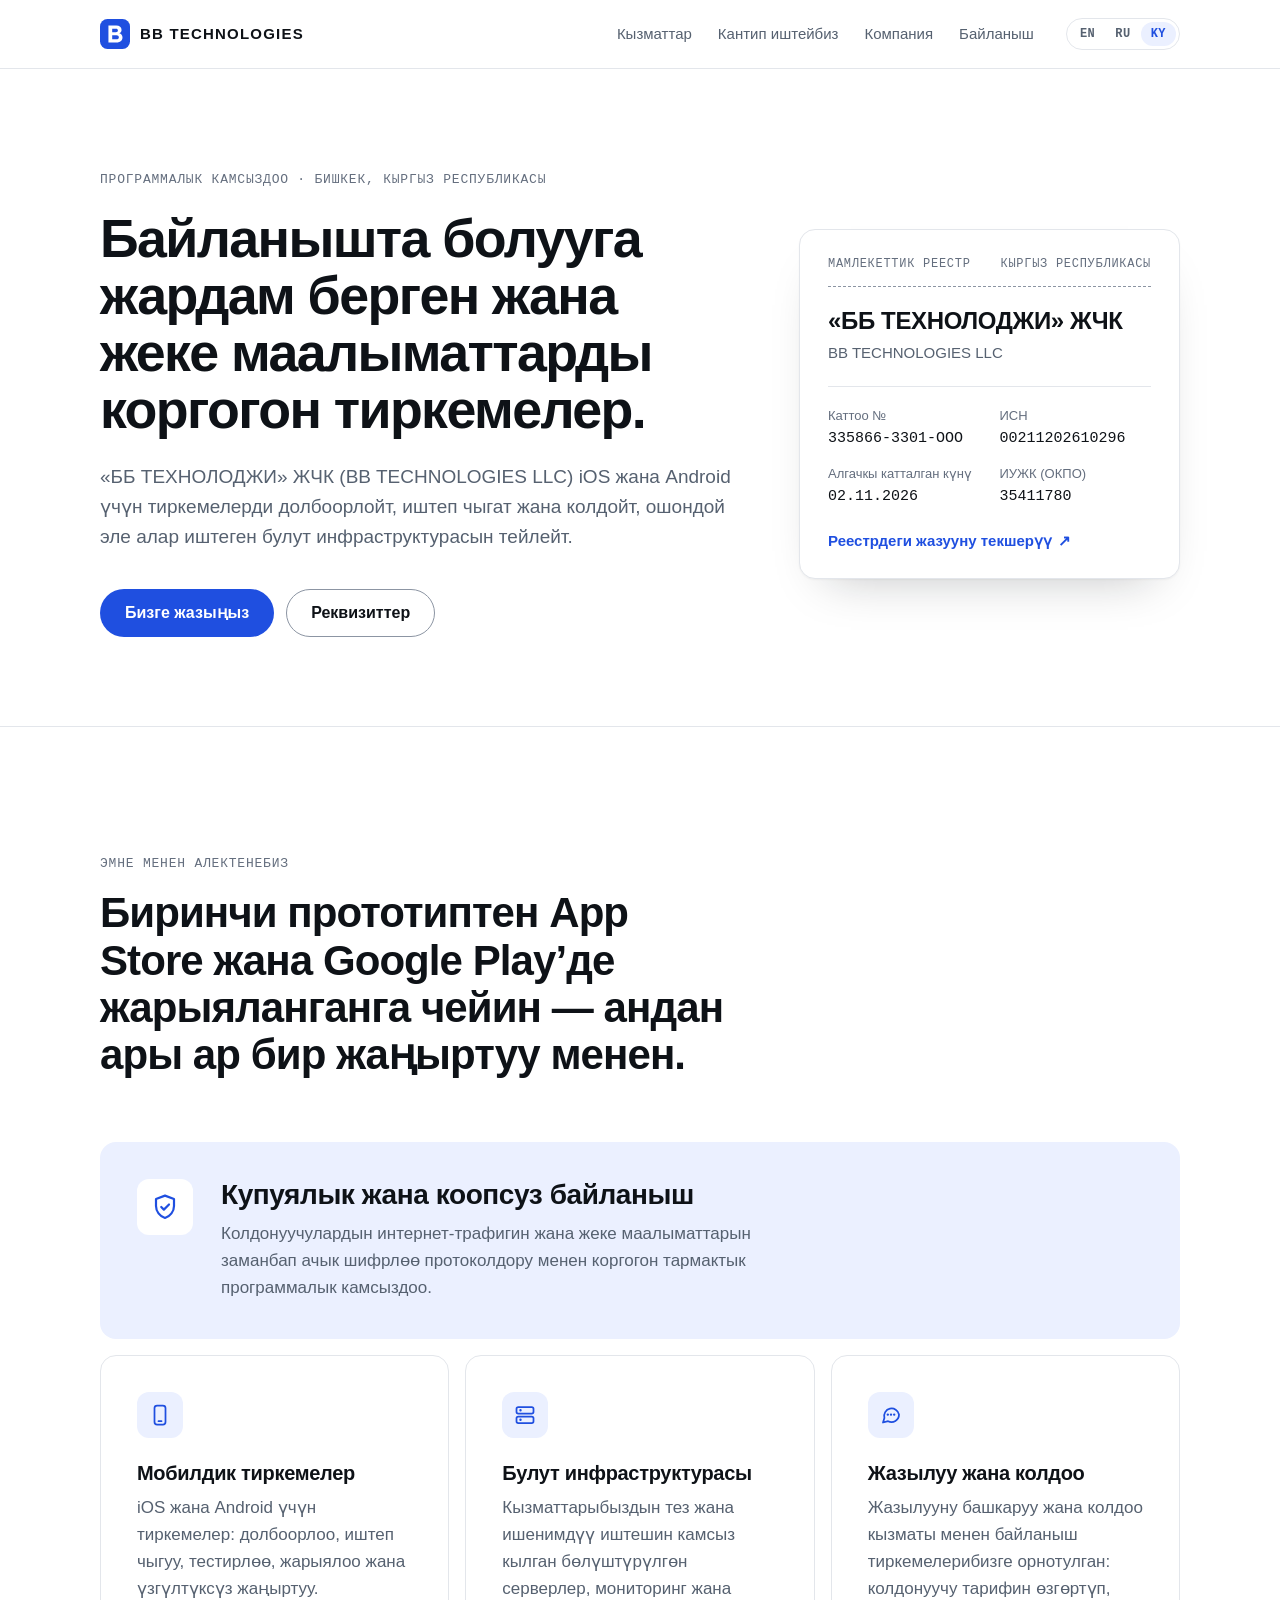
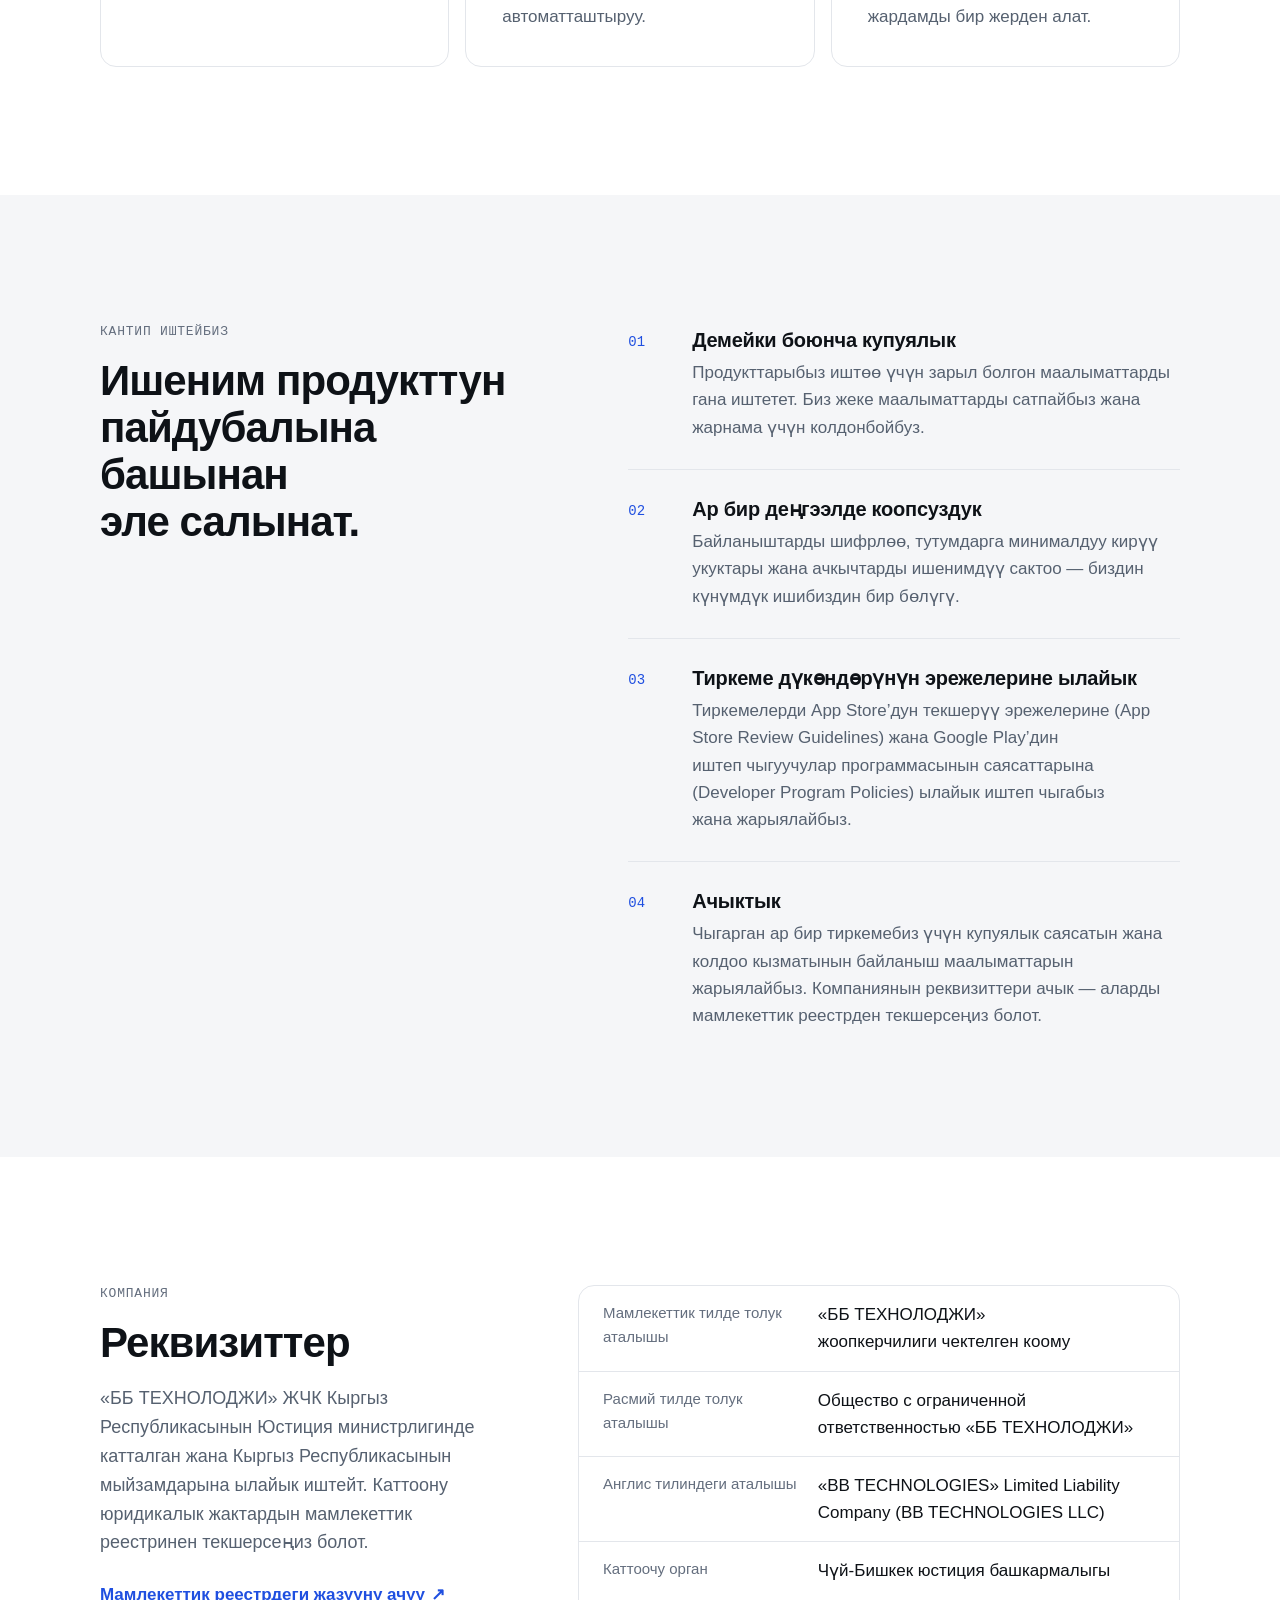
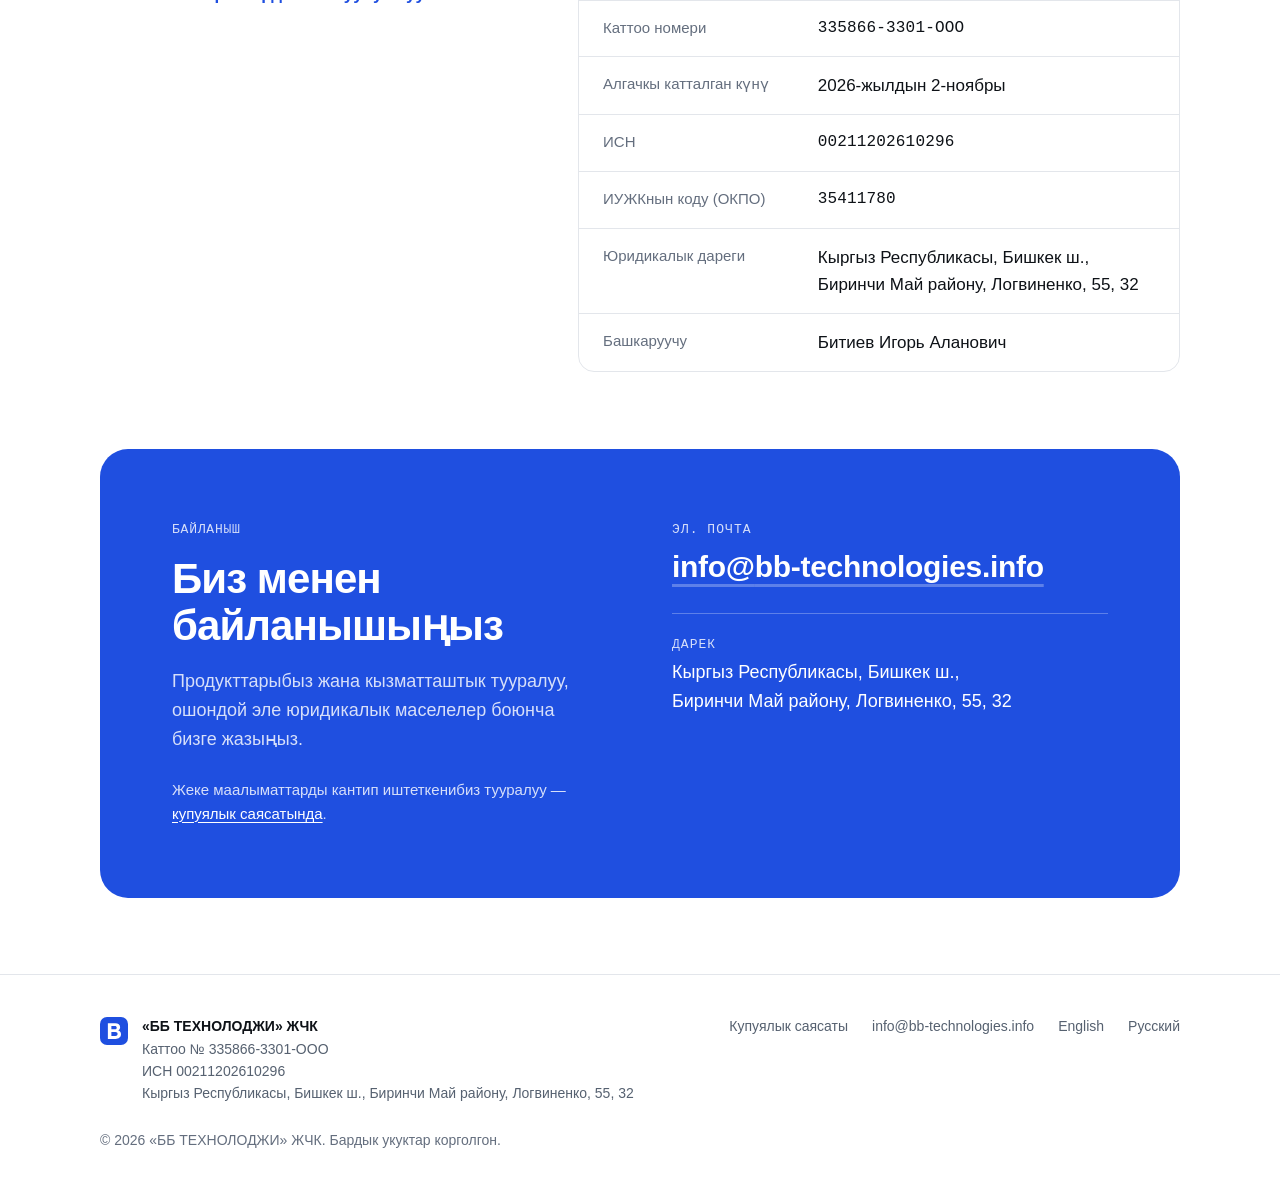
==== ky/index.html @ 293d9f36 "Update website (2026-11-06) Co-Authored-By: Claude Opus 5.5 <noreply@anthropic.com>" ====
<!doctype html>
<html lang="ky">
<head>
<meta charset="utf-8">
<meta name="viewport" content="width=device-width, initial-scale=1">
<meta http-equiv="Content-Security-Policy" content="default-src 'none'; img-src 'self' data:; style-src 'self'; base-uri 'none'; form-action 'none'">
<meta name="referrer" content="strict-origin-when-cross-origin">
<title>«ББ ТЕХНОЛОДЖИ» ЖЧК — мобилдик тиркемелер жана коопсуз байланыш</title>
<meta name="description" content="«ББ ТЕХНОЛОДЖИ» ЖЧК — Бишкектеги программалык камсыздоо компаниясы. iOS жана Android үчүн тиркемелерди жана алар иштеген булут инфраструктурасын түзүп, колдойбуз.">
<link rel="canonical" href="https://bb-technologies.info/ky/">
<link rel="alternate" hreflang="en" href="https://bb-technologies.info/">
<link rel="alternate" hreflang="ru" href="https://bb-technologies.info/ru/">
<link rel="alternate" hreflang="ky" href="https://bb-technologies.info/ky/">
<link rel="alternate" hreflang="x-default" href="https://bb-technologies.info/">
<meta name="theme-color" media="(prefers-color-scheme: light)" content="#ffffff">
<meta name="theme-color" media="(prefers-color-scheme: dark)" content="#0b0e13">
<meta property="og:type" content="website">
<meta property="og:site_name" content="BB TECHNOLOGIES">
<meta property="og:title" content="«ББ ТЕХНОЛОДЖИ» ЖЧК — мобилдик тиркемелер жана коопсуз байланыш">
<meta property="og:description" content="«ББ ТЕХНОЛОДЖИ» ЖЧК — Бишкектеги программалык камсыздоо компаниясы. iOS жана Android үчүн тиркемелерди жана алар иштеген булут инфраструктурасын түзүп, колдойбуз.">
<meta property="og:locale" content="ky_KG">
<meta property="og:url" content="https://bb-technologies.info/ky/">
<meta property="og:locale:alternate" content="en_US">
<meta property="og:locale:alternate" content="ru_RU">
<meta property="og:image" content="https://bb-technologies.info/assets/og.png">
<meta property="og:image:width" content="1200">
<meta property="og:image:height" content="630">
<meta name="twitter:card" content="summary_large_image">
<link rel="icon" href="/favicon.ico" sizes="32x32">
<link rel="icon" href="/assets/favicon.svg" type="image/svg+xml">
<link rel="apple-touch-icon" href="/assets/apple-touch-icon.png">
<link rel="stylesheet" href="/assets/site.css?v=ba6f74b566">
<script type="application/ld+json">
{
  "@context": "https://schema.org",
  "@type": "Organization",
  "@id": "https://bb-technologies.info/#organization",
  "name": "BB TECHNOLOGIES LLC",
  "legalName": "«BB TECHNOLOGIES» Limited Liability Company",
  "alternateName": [
    "BB TECHNOLOGIES",
    "«ББ ТЕХНОЛОДЖИ» жоопкерчилиги чектелген коому",
    "Общество с ограниченной ответственностью «ББ ТЕХНОЛОДЖИ»"
  ],
  "url": "https://bb-technologies.info/",
  "email": "info@bb-technologies.info",
  "foundingDate": "2026-11-02",
  "taxID": "00211202610296",
  "identifier": [
    {
      "@type": "PropertyValue",
      "propertyID": "Registration number",
      "value": "335866-3301-OOO"
    },
    {
      "@type": "PropertyValue",
      "propertyID": "OKPO",
      "value": "35411780"
    }
  ],
  "address": {
    "@type": "PostalAddress",
    "streetAddress": "Logvinenko 55, 32",
    "addressLocality": "Bishkek",
    "addressCountry": "KG"
  },
  "sameAs": [
    "https://record.minjust.gov.kg/view/00211202610296"
  ],
  "logo": "https://bb-technologies.info/assets/logo-512.png"
}
</script>
</head>
<body>
<a class="skip" href="#main">Мазмунга өтүү</a>
<header class="site-header">
  <div class="container header-inner">
    <a class="brand" href="/ky/" aria-label="BB TECHNOLOGIES, башкы бет">
      <svg class="brand-mark" viewBox="0 0 32 32" aria-hidden="true" focusable="false"><rect class="tile" width="32" height="32" rx="8"/><path class="glyph" fill-rule="evenodd" d="M9 7h8.4c3.4 0 5.6 1.8 5.6 4.6 0 1.7-.9 3-2.4 3.6 2 .6 3.4 2.3 3.4 4.5 0 3.2-2.5 5.3-6.2 5.3H9V7Zm4 3.4V14h4c1.3 0 2.1-.7 2.1-1.8s-.8-1.8-2.1-1.8h-4Zm0 6.8v4.4h4.6c1.6 0 2.5-.8 2.5-2.2s-.9-2.2-2.5-2.2H13Z"/></svg>
      <span class="brand-name"><b>BB</b> TECHNOLOGIES</span>
    </a>
    <nav class="nav" aria-label="Негизги меню">
      <a href="/ky/#services">Кызматтар</a>
      <a href="/ky/#approach">Кантип иштейбиз</a>
      <a href="/ky/#company">Компания</a>
      <a href="/ky/#contact">Байланыш</a>
    </nav>
    <nav class="lang" aria-label="Тил">
      <a href="/" hreflang="en" lang="en" title="English">EN</a>
      <a href="/ru/" hreflang="ru" lang="ru" title="Русский">RU</a>
      <a href="/ky/" hreflang="ky" lang="ky" title="Кыргызча" aria-current="page">KY</a>
    </nav>
  </div>
</header>
<main id="main">
<section class="hero">
  <div class="container hero-inner">
    <div class="hero-copy">
      <p class="label">Программалык камсыздоо · Бишкек, Кыргыз Республикасы</p>
      <h1>Байланышта болууга жардам берген жана жеке маалыматтарды коргогон тиркемелер.</h1>
      <p class="lead"><span class="nw">«ББ ТЕХНОЛОДЖИ» ЖЧК</span> (<span class="nw">BB TECHNOLOGIES LLC</span>) iOS жана Android үчүн тиркемелерди долбоорлойт, иштеп чыгат жана колдойт, ошондой эле алар иштеген булут инфраструктурасын тейлейт.</p>
      <div class="actions">
        <a class="btn btn-primary" href="mailto:info@bb-technologies.info">Бизге жазыңыз</a>
        <a class="btn btn-ghost" href="#company">Реквизиттер</a>
      </div>
    </div>
    <div class="hero-art">
      <aside class="regcard" aria-labelledby="regcard-name">
        <p class="regcard-top"><span>Мамлекеттик реестр</span><span>Кыргыз Республикасы</span></p>
        <p class="regcard-name" id="regcard-name"><span class="nw">«ББ ТЕХНОЛОДЖИ» ЖЧК</span></p>
        <p class="regcard-alt" lang="en"><span class="nw">BB TECHNOLOGIES LLC</span></p>
        <dl class="regcard-ids">
          <div><dt>Каттоо №</dt><dd>335866-3301-ООО</dd></div>
          <div><dt>ИСН</dt><dd>00211202610296</dd></div>
          <div><dt>Алгачкы катталган күнү</dt><dd><time datetime="2026-11-02">02.11.2026</time></dd></div>
          <div><dt>ИУЖК (ОКПО)</dt><dd>35411780</dd></div>
        </dl>
        <a class="regcard-link" href="https://record.minjust.gov.kg/view/00211202610296" rel="noopener noreferrer">Реестрдеги жазууну текшерүү</a>
      </aside>
    </div>
  </div>
</section>

<section id="services" class="section" aria-labelledby="services-title">
  <div class="container">
    <div class="section-head">
      <p class="label">Эмне менен алектенебиз</p>
      <h2 id="services-title">Биринчи прототиптен App Store жана Google Play’де жарыяланганга чейин — андан ары ар бир жаңыртуу менен.</h2>
    </div>
    <div class="cards">
      <article class="card card-lead">
        <svg class="icon" viewBox="0 0 24 24" aria-hidden="true" focusable="false"><path d="M12 2.9 4.8 5.6v5.5c0 4.4 3 8.3 7.2 9.7 4.2-1.4 7.2-5.3 7.2-9.7V5.6L12 2.9Z"/><path d="m9 12 2.1 2.1L15.2 10"/></svg>
        <h3>Купуялык жана коопсуз байланыш</h3>
        <p>Колдонуучулардын интернет-трафигин жана жеке маалыматтарын заманбап ачык шифрлөө протоколдору менен коргогон тармактык программалык камсыздоо.</p>
      </article>
      <article class="card">
        <svg class="icon" viewBox="0 0 24 24" aria-hidden="true" focusable="false"><rect x="6.5" y="2.5" width="11" height="19" rx="2.6"/><path d="M10.5 18.2h3"/></svg>
        <h3>Мобилдик тиркемелер</h3>
        <p>iOS жана Android үчүн тиркемелер: долбоорлоо, иштеп чыгуу, тестирлөө, жарыялоо жана үзгүлтүксүз жаңыртуу.</p>
      </article>
      <article class="card">
        <svg class="icon" viewBox="0 0 24 24" aria-hidden="true" focusable="false"><rect x="3.5" y="4" width="17" height="6.5" rx="1.8"/><rect x="3.5" y="13.5" width="17" height="6.5" rx="1.8"/><path class="pt" d="M7.5 7.25h.01M7.5 16.75h.01"/></svg>
        <h3>Булут инфраструктурасы</h3>
        <p>Кызматтарыбыздын тез жана ишенимдүү иштешин камсыз кылган бөлүштүрүлгөн серверлер, мониторинг жана автоматташтыруу.</p>
      </article>
      <article class="card">
        <svg class="icon" viewBox="0 0 24 24" aria-hidden="true" focusable="false"><path d="M20 11.5a7.5 7.5 0 0 1-10.9 6.7L4 19.5l1.4-4.6A7.5 7.5 0 1 1 20 11.5Z"/><path class="pt" d="M8.8 11.6h.01M12 11.6h.01M15.2 11.6h.01"/></svg>
        <h3>Жазылуу жана колдоо</h3>
        <p>Жазылууну башкаруу жана колдоо кызматы менен байланыш тиркемелерибизге орнотулган: колдонуучу тарифин өзгөртүп, жардамды бир жерден алат.</p>
      </article>
    </div>
  </div>
</section>

<section id="approach" class="section section-subtle" aria-labelledby="approach-title">
  <div class="container approach">
    <div class="section-head">
      <p class="label">Кантип иштейбиз</p>
      <h2 id="approach-title">Ишеним продукттун пайдубалына башынан эле салынат.</h2>
    </div>
    <ol class="principles">
      <li>
        <span class="num" aria-hidden="true">01</span>
        <div>
          <h3>Демейки боюнча купуялык</h3>
          <p>Продукттарыбыз иштөө үчүн зарыл болгон маалыматтарды гана иштетет. Биз жеке маалыматтарды сатпайбыз жана жарнама үчүн колдонбойбуз.</p>
        </div>
      </li>
      <li>
        <span class="num" aria-hidden="true">02</span>
        <div>
          <h3>Ар бир деңгээлде коопсуздук</h3>
          <p>Байланыштарды шифрлөө, тутумдарга минималдуу кирүү укуктары жана ачкычтарды ишенимдүү сактоо — биздин күнүмдүк ишибиздин бир бөлүгү.</p>
        </div>
      </li>
      <li>
        <span class="num" aria-hidden="true">03</span>
        <div>
          <h3>Тиркеме дүкөндөрүнүн эрежелерине ылайык</h3>
          <p>Тиркемелерди App Store’дун текшерүү эрежелерине (App Store Review Guidelines) жана Google Play’дин иштеп чыгуучулар программасынын саясаттарына (Developer Program Policies) ылайык иштеп чыгабыз жана жарыялайбыз.</p>
        </div>
      </li>
      <li>
        <span class="num" aria-hidden="true">04</span>
        <div>
          <h3>Ачыктык</h3>
          <p>Чыгарган ар бир тиркемебиз үчүн купуялык саясатын жана колдоо кызматынын байланыш маалыматтарын жарыялайбыз. Компаниянын реквизиттери ачык — аларды мамлекеттик реестрден текшерсеңиз болот.</p>
        </div>
      </li>
    </ol>
  </div>
</section>

<section id="company" class="section" aria-labelledby="company-title">
  <div class="container company">
    <div class="section-head">
      <p class="label">Компания</p>
      <h2 id="company-title">Реквизиттер</h2>
      <p><span class="nw">«ББ ТЕХНОЛОДЖИ» ЖЧК</span> Кыргыз Республикасынын Юстиция министрлигинде катталган жана Кыргыз Республикасынын мыйзамдарына ылайык иштейт. Каттоону юридикалык жактардын мамлекеттик реестринен текшерсеңиз болот.</p>
      <a class="link-arrow" href="https://record.minjust.gov.kg/view/00211202610296" rel="noopener noreferrer">Мамлекеттик реестрдеги жазууну ачуу</a>
    </div>
    <dl class="details">
      <div><dt>Мамлекеттик тилде толук аталышы</dt><dd><span class="nw">«ББ ТЕХНОЛОДЖИ»</span> жоопкерчилиги чектелген коому</dd></div>
      <div><dt>Расмий тилде толук аталышы</dt><dd lang="ru">Общество с ограниченной ответственностью <span class="nw">«ББ ТЕХНОЛОДЖИ»</span></dd></div>
      <div><dt>Англис тилиндеги аталышы</dt><dd lang="en">«<span class="nw">BB TECHNOLOGIES</span>» Limited Liability Company (<span class="nw">BB TECHNOLOGIES LLC</span>)</dd></div>
      <div><dt>Каттоочу орган</dt><dd>Чүй-Бишкек юстиция башкармалыгы</dd></div>
      <div><dt>Каттоо номери</dt><dd class="id">335866-3301-ООО</dd></div>
      <div><dt>Алгачкы катталган күнү</dt><dd>2026-жылдын 2-ноябры</dd></div>
      <div><dt>ИСН</dt><dd class="id">00211202610296</dd></div>
      <div><dt>ИУЖКнын коду (ОКПО)</dt><dd class="id">35411780</dd></div>
      <div><dt>Юридикалык дареги</dt><dd><span class="nw">Кыргыз Республикасы</span>, <span class="nw">Бишкек ш.</span>, <span class="nw">Биринчи Май району</span>, <span class="nw">Логвиненко, 55, 32</span></dd></div>
      <div><dt>Башкаруучу</dt><dd>Битиев Игорь Аланович</dd></div>
    </dl>
  </div>
</section>

<section id="contact" class="section section-contact" aria-labelledby="contact-title">
  <div class="container">
    <div class="contact-card">
      <div>
        <p class="label">Байланыш</p>
        <h2 id="contact-title">Биз менен байланышыңыз</h2>
        <p>Продукттарыбыз жана кызматташтык тууралуу, ошондой эле юридикалык маселелер боюнча бизге жазыңыз.</p>
        <p class="contact-note">Жеке маалыматтарды кантип иштеткенибиз тууралуу — <a href="/ky/privacy/">купуялык саясатында</a>.</p>
      </div>
      <ul class="contact-list">
        <li><span class="k">Эл. почта</span><a class="v big" href="mailto:info@bb-technologies.info">info@<wbr>bb-technologies.info</a></li>
        
        <li><span class="k">Дарек</span><span class="v"><span class="nw">Кыргыз Республикасы</span>, <span class="nw">Бишкек ш.</span>, <span class="nw">Биринчи Май району</span>, <span class="nw">Логвиненко, 55, 32</span></span></li>
      </ul>
    </div>
  </div>
</section>
</main>
<footer class="site-footer">
  <div class="container footer-inner">
    <div class="footer-brand">
      <svg class="brand-mark" viewBox="0 0 32 32" aria-hidden="true" focusable="false"><rect class="tile" width="32" height="32" rx="8"/><path class="glyph" fill-rule="evenodd" d="M9 7h8.4c3.4 0 5.6 1.8 5.6 4.6 0 1.7-.9 3-2.4 3.6 2 .6 3.4 2.3 3.4 4.5 0 3.2-2.5 5.3-6.2 5.3H9V7Zm4 3.4V14h4c1.3 0 2.1-.7 2.1-1.8s-.8-1.8-2.1-1.8h-4Zm0 6.8v4.4h4.6c1.6 0 2.5-.8 2.5-2.2s-.9-2.2-2.5-2.2H13Z"/></svg>
      <p><strong class="nw">«ББ ТЕХНОЛОДЖИ» ЖЧК</strong><br><span class="nw">Каттоо № 335866-3301-ООО</span><br><span class="nw">ИСН 00211202610296</span><br><span class="nw">Кыргыз Республикасы</span>, <span class="nw">Бишкек ш.</span>, <span class="nw">Биринчи Май району</span>, <span class="nw">Логвиненко, 55, 32</span></p>
    </div>
    <nav class="footer-nav" aria-label="Кошумча меню">
      <a href="/ky/privacy/">Купуялык саясаты</a>
      <a href="mailto:info@bb-technologies.info">info@bb-technologies.info</a>
      <a href="/" hreflang="en" lang="en">English</a>
      <a href="/ru/" hreflang="ru" lang="ru">Русский</a>
    </nav>
    <p class="copyright">© 2026 «ББ ТЕХНОЛОДЖИ» ЖЧК. Бардык укуктар корголгон.</p>
  </div>
</footer>
</body>
</html>
---- assets/site.css ----
/* BB TECHNOLOGIES LLC — website styles.
   No web fonts, no scripts: system fonts only, light and dark themes. */

:root {
  --bg: #ffffff;
  --bg-subtle: #f5f6f8;
  --surface: #ffffff;
  --border: #e3e6eb;
  --border-strong: #8c95a3;
  --text: #0e1217;
  --text-muted: #566170;
  --text-faint: #646e7e;
  --accent: #1f4fe0;
  --accent-hover: #183fb6;
  --accent-soft: #ebf0ff;
  --accent-ink: #ffffff;
  --cta-bg: #1f4fe0;
  --cta-ink: #ffffff;
  --cta-muted: rgba(255, 255, 255, .82);
  --cta-line: rgba(255, 255, 255, .28);
  --shadow-card: 0 1px 2px rgba(14, 18, 23, .04), 0 24px 48px -28px rgba(14, 18, 23, .28);
  --radius: 16px;
  --radius-sm: 10px;
  --container: 1160px;
  --gutter: clamp(16px, 4vw, 40px);
  --section: clamp(72px, 10vw, 128px);
  --font-sans: ui-sans-serif, -apple-system, BlinkMacSystemFont, "Segoe UI", Roboto, "Helvetica Neue", Arial, "Noto Sans", sans-serif;
  --font-mono: ui-monospace, "SF Mono", SFMono-Regular, Menlo, Consolas, "Liberation Mono", monospace;
  color-scheme: light dark;
}

@media screen and (prefers-color-scheme: dark) {
  :root {
    --bg: #0b0e13;
    --bg-subtle: #121722;
    --surface: #131821;
    --border: #212833;
    --border-strong: #5a6474;
    --text: #e8ebf0;
    --text-muted: #a0a9b6;
    --text-faint: #8a94a3;
    --accent: #86a2ff;
    --accent-hover: #a7bbff;
    --accent-soft: #161f36;
    --accent-ink: #0b0e13;
    --cta-bg: #1e3fae;
    --cta-ink: #ffffff;
    --cta-muted: rgba(255, 255, 255, .8);
    --cta-line: rgba(255, 255, 255, .24);
    --shadow-card: none;
  }
}

*, *::before, *::after { box-sizing: border-box; }

html {
  -webkit-text-size-adjust: 100%;
  text-size-adjust: 100%;
  scroll-behavior: smooth;
  scroll-padding-top: 88px;
}
@media (prefers-reduced-motion: reduce) {
  html { scroll-behavior: auto; }
  *, *::before, *::after { transition: none !important; }
}

body {
  margin: 0;
  background: var(--bg);
  color: var(--text);
  font: 400 17px/1.6 var(--font-sans);
  -webkit-font-smoothing: antialiased;
  -moz-osx-font-smoothing: grayscale;
}

img, svg { display: block; max-width: 100%; }

a {
  color: var(--accent);
  text-decoration-thickness: 1px;
  text-underline-offset: .2em;
}
a:hover { color: var(--accent-hover); }

:focus-visible {
  outline: 2px solid var(--accent);
  outline-offset: 3px;
  border-radius: 4px;
}

h1, h2, h3 {
  margin: 0;
  font-weight: 700;
  letter-spacing: -0.022em;
  line-height: 1.12;
  text-wrap: balance;
  overflow-wrap: break-word;
}
p { margin: 0; text-wrap: pretty; }
p, dd, li { overflow-wrap: break-word; }
strong { font-weight: 600; }
.nw { white-space: nowrap; }

.container {
  width: 100%;
  max-width: var(--container);
  margin-inline: auto;
  padding-inline: var(--gutter);
}

.skip {
  position: absolute;
  left: 12px;
  top: -60px;
  z-index: 100;
  padding: 10px 16px;
  border-radius: 8px;
  background: var(--text);
  color: var(--bg);
  text-decoration: none;
  font-weight: 600;
}
.skip:focus { top: 12px; color: var(--bg); }

/* ---------- Header ---------- */

.site-header {
  position: sticky;
  top: 0;
  z-index: 50;
  background: var(--bg);
  background: color-mix(in srgb, var(--bg) 86%, transparent);
  -webkit-backdrop-filter: saturate(1.4) blur(12px);
  backdrop-filter: saturate(1.4) blur(12px);
  border-bottom: 1px solid var(--border);
}

.header-inner {
  display: flex;
  align-items: center;
  gap: 20px;
  height: 68px;
}

.brand {
  display: inline-flex;
  align-items: center;
  gap: 10px;
  margin-right: auto;
  color: var(--text);
  text-decoration: none;
}
.brand:hover { color: var(--text); }

/* The mark keeps the same colours as the favicon and logo in both themes. */
.brand-mark { width: 30px; height: 30px; flex: none; }
.brand-mark .tile { fill: #1f4fe0; }
.brand-mark .glyph { fill: #ffffff; }

.brand-name {
  font-size: 15px;
  font-weight: 600;
  letter-spacing: .08em;
  white-space: nowrap;
}
.brand-name b { font-weight: 800; }

.nav { display: flex; gap: 2px; }
.nav a {
  padding: 8px 12px;
  border-radius: 8px;
  color: var(--text-muted);
  font-size: 15px;
  text-decoration: none;
  white-space: nowrap;
}
.nav a:hover { color: var(--text); background: var(--bg-subtle); }

.lang {
  display: inline-flex;
  flex: none;
  padding: 3px;
  border: 1px solid var(--border);
  border-radius: 999px;
}
.lang a {
  padding: 4px 10px;
  border-radius: 999px;
  color: var(--text-muted);
  font: 600 12px/1.4 var(--font-mono);
  letter-spacing: .04em;
  text-decoration: none;
}
.lang a:hover { color: var(--text); }
.lang a[aria-current] { background: var(--accent-soft); color: var(--accent); }

@media (max-width: 960px) {
  html { scroll-padding-top: 16px; }
  .site-header { position: static; }
  .header-inner { flex-wrap: wrap; height: auto; padding-block: 12px 0; row-gap: 4px; }
  .nav {
    order: 3;
    width: calc(100% + 24px);
    margin-inline: -12px;
    padding-bottom: 6px;
    overflow-x: auto;
    scrollbar-width: none;
  }
  .nav::-webkit-scrollbar { display: none; }
}
@media (max-width: 400px) {
  .header-inner { column-gap: 10px; }
  .brand { gap: 8px; }
  .brand-mark { width: 26px; height: 26px; }
  .brand-name { font-size: 13px; letter-spacing: .05em; }
  .lang a { padding: 4px 7px; }
}
@media (max-width: 320px) {
  .brand-name { letter-spacing: 0; }
  .lang a { padding: 4px 5px; }
  .header-inner { column-gap: 8px; }
}
@media (forced-colors: active) {
  .lang a[aria-current] { text-decoration: underline; text-underline-offset: 3px; }
}

/* ---------- Common ---------- */

.label {
  color: var(--text-faint);
  font: 500 13px/1.4 var(--font-mono);
  letter-spacing: .06em;
  text-transform: uppercase;
}

.btn {
  display: inline-flex;
  align-items: center;
  justify-content: center;
  gap: 8px;
  min-height: 48px;
  padding: 0 24px;
  border: 1px solid transparent;
  border-radius: 999px;
  font-size: 16px;
  font-weight: 600;
  text-decoration: none;
  transition: background-color .15s ease, border-color .15s ease, color .15s ease;
}
.btn-primary { background: var(--accent); color: var(--accent-ink); }
.btn-primary:hover { background: var(--accent-hover); color: var(--accent-ink); }
.btn-ghost { border-color: var(--border-strong); color: var(--text); }
.btn-ghost:hover { border-color: var(--text); color: var(--text); }

.actions {
  display: flex;
  flex-wrap: wrap;
  gap: 12px;
  margin-top: 36px;
}

.link-arrow {
  display: inline-flex;
  gap: 6px;
  margin-top: 24px;
  font-weight: 600;
  text-decoration: none;
}
.link-arrow::after { content: "↗"; content: "↗" / ""; }
.link-arrow:hover { text-decoration: underline; }

/* ---------- Hero ---------- */

.hero { padding-block: clamp(48px, 8vw, 104px) clamp(56px, 7vw, 96px); }

.hero-inner {
  display: grid;
  grid-template-columns: minmax(0, 1.25fr) minmax(0, .75fr);
  gap: clamp(32px, 5vw, 72px);
  align-items: center;
}

.hero h1 {
  margin-top: 20px;
  font-size: clamp(34px, 4.2vw, 56px);
  letter-spacing: -0.03em;
  line-height: 1.06;
}

.lead {
  max-width: 34em;
  margin-top: 24px;
  color: var(--text-muted);
  font-size: clamp(17px, 1.5vw, 19px);
}

.hero-art { justify-self: end; width: 100%; max-width: 440px; }

/* Registry card: the company's identity, as it appears in the state register. */
.regcard {
  padding: 26px 28px 24px;
  border: 1px solid var(--border);
  border-radius: var(--radius);
  background: var(--surface);
  box-shadow: var(--shadow-card);
}
.regcard-top {
  display: flex;
  justify-content: space-between;
  gap: 12px;
  padding-bottom: 14px;
  border-bottom: 1px dashed var(--border-strong);
  color: var(--text-faint);
  font: 500 12px/1.4 var(--font-mono);
  letter-spacing: .06em;
  text-transform: uppercase;
}
.regcard-name {
  margin-top: 20px;
  font-size: 24px;
  font-weight: 700;
  letter-spacing: -0.015em;
  line-height: 1.2;
}
.regcard-alt { margin-top: 6px; color: var(--text-muted); font-size: 15px; line-height: 1.45; }
.regcard-ids {
  display: grid;
  grid-template-columns: repeat(auto-fit, minmax(150px, 1fr));
  gap: 16px 20px;
  margin: 22px 0 0;
  padding-top: 20px;
  border-top: 1px solid var(--border);
}
.regcard-ids dt { color: var(--text-faint); font-size: 13px; line-height: 1.4; }
.regcard-ids dd { margin: 3px 0 0; font: 500 15px/1.4 var(--font-mono); white-space: nowrap; }
.regcard-link { display: inline-flex; gap: 6px; margin-top: 22px; font-size: 15px; font-weight: 600; text-decoration: none; }
.regcard-link::after { content: "↗"; content: "↗" / ""; }
.regcard-link:hover { text-decoration: underline; }

@media (max-width: 860px) {
  .hero-inner { grid-template-columns: minmax(0, 1fr); }
  .hero-art { justify-self: stretch; max-width: none; }
}
@media (max-width: 400px) {
  .regcard { padding: 20px 20px 18px; }
  .regcard-name { font-size: 20px; }
  .regcard-top span + span { display: none; }
}

/* ---------- Sections ---------- */

.section {
  padding-block: var(--section);
  border-top: 1px solid var(--border);
}
.section-subtle { background: var(--bg-subtle); }
.section-subtle, .section-subtle + .section { border-top: 0; }
#company { padding-bottom: clamp(48px, 6vw, 80px); }

.section-head { max-width: 760px; }
.section-head h2 {
  margin-top: 16px;
  font-size: clamp(28px, 3.4vw, 42px);
}
.section-head p:not(.label) {
  margin-top: 18px;
  color: var(--text-muted);
  font-size: 18px;
}

/* Services */

.cards {
  display: grid;
  grid-template-columns: repeat(3, minmax(0, 1fr));
  gap: 16px;
  margin-top: clamp(40px, 5vw, 64px);
}

.card {
  padding: clamp(24px, 3vw, 36px);
  border: 1px solid var(--border);
  border-radius: var(--radius);
  background: var(--surface);
}
.card h3 {
  margin-top: 24px;
  font-size: 20px;
  letter-spacing: -0.015em;
}
.card p { max-width: 36em; margin-top: 10px; color: var(--text-muted); }

.card-lead {
  grid-column: 1 / -1;
  display: grid;
  grid-template-columns: auto minmax(0, 1fr);
  column-gap: 28px;
  align-items: start;
  border-color: transparent;
  background: var(--accent-soft);
}
.card-lead .icon { grid-row: 1 / span 2; width: 56px; height: 56px; padding: 13px; background: var(--surface); }
.card-lead h3, .card-lead p { grid-column: 2; }
.card-lead h3 { margin-top: 0; font-size: clamp(22px, 2.2vw, 28px); }

.icon {
  width: 46px;
  height: 46px;
  padding: 11px;
  border-radius: 12px;
  background: var(--accent-soft);
  color: var(--accent);
  fill: none;
  stroke: currentColor;
  stroke-width: 1.75;
  stroke-linecap: round;
  stroke-linejoin: round;
}
.icon .pt { stroke-width: 2.4; }

@media (max-width: 960px) {
  .cards { grid-template-columns: minmax(0, 1fr); }
  .card-lead { grid-template-columns: minmax(0, 1fr); }
  .card-lead .icon { grid-row: auto; }
  .card-lead h3, .card-lead p { grid-column: 1; }
  .card-lead h3 { margin-top: 20px; }
}

/* Approach */

.approach {
  display: grid;
  grid-template-columns: minmax(0, .9fr) minmax(0, 1.1fr);
  gap: clamp(32px, 6vw, 96px);
  align-items: start;
}
.approach .section-head { position: sticky; top: 108px; }

.principles {
  display: grid;
  margin: 0;
  padding: 0;
  list-style: none;
}
.principles li {
  display: grid;
  grid-template-columns: 52px minmax(0, 1fr);
  gap: 12px;
  padding-block: 28px;
  border-top: 1px solid var(--border);
}
.principles li:first-child { padding-top: 6px; border-top: 0; }
.principles li:last-child { padding-bottom: 0; }
.principles .num {
  color: var(--accent);
  font: 500 14px/1.9 var(--font-mono);
}
.principles h3 { font-size: 20px; letter-spacing: -0.012em; }
.principles p { margin-top: 8px; color: var(--text-muted); }

@media (max-width: 860px) {
  .approach { grid-template-columns: minmax(0, 1fr); }
  .approach .section-head { position: static; }
}

/* Company */

.company {
  display: grid;
  grid-template-columns: minmax(0, .8fr) minmax(0, 1.2fr);
  gap: clamp(32px, 6vw, 96px);
  align-items: start;
}
.company .section-head { position: sticky; top: 108px; }

.details {
  margin: 0;
  overflow: hidden;
  border: 1px solid var(--border);
  border-radius: var(--radius);
  background: var(--surface);
}
.details > div {
  display: grid;
  grid-template-columns: minmax(140px, 36%) minmax(0, 1fr);
  gap: 16px;
  padding: 15px 24px;
  border-top: 1px solid var(--border);
}
.details > div:first-child { border-top: 0; }
.details dt { color: var(--text-faint); font-size: 15px; line-height: 1.6; }
.details dd {
  margin: 0;
  font-weight: 500;
  font-variant-numeric: tabular-nums;
  text-wrap: balance;
}
.details dd.id { font: 500 16px/1.6 var(--font-mono); letter-spacing: .01em; }

@media (max-width: 960px) {
  .approach .section-head, .company .section-head { top: 32px; }
}
@media (max-width: 860px) {
  .company { grid-template-columns: minmax(0, 1fr); }
  .company .section-head { position: static; }
}
@media (max-width: 560px) {
  .details > div { grid-template-columns: minmax(0, 1fr); gap: 2px; padding: 14px 18px; }
}
@media (max-height: 540px) {
  .approach .section-head, .company .section-head { position: static; }
}

/* Contact */

.section-contact { padding-top: 0; padding-bottom: clamp(48px, 6vw, 80px); border-top: 0; }

.contact-card {
  display: grid;
  grid-template-columns: minmax(0, 1fr) minmax(0, 1fr);
  gap: clamp(32px, 5vw, 72px);
  padding: clamp(28px, 6vw, 72px);
  border-radius: 28px;
  background: var(--cta-bg);
  color: var(--cta-ink);
}
.contact-card .label { color: var(--cta-muted); }
.contact-card h2 {
  margin-top: 16px;
  font-size: clamp(28px, 3.4vw, 42px);
}
.contact-card p:not(.label) {
  max-width: 30em;
  margin-top: 18px;
  color: var(--cta-muted);
  font-size: 18px;
}
.contact-card p.contact-note { margin-top: 24px; font-size: 15px; }
.contact-note a { color: var(--cta-ink); text-decoration-color: currentColor; }
.contact-note a:hover { color: var(--cta-ink); }
.contact-card :focus-visible { outline-color: var(--cta-ink); }

.contact-list {
  display: grid;
  gap: 22px;
  align-content: start;
  margin: 0;
  padding: 0;
  list-style: none;
}
.contact-list li {
  display: grid;
  gap: 4px;
  padding-bottom: 22px;
  border-bottom: 1px solid var(--cta-line);
}
.contact-list li:last-child { padding-bottom: 0; border-bottom: 0; }
.contact-list .k {
  color: var(--cta-muted);
  font: 500 13px/1.4 var(--font-mono);
  letter-spacing: .08em;
  text-transform: uppercase;
}
.contact-list .v { color: var(--cta-ink); font-size: 18px; font-weight: 500; }
.contact-list a.v {
  text-decoration: underline;
  text-decoration-color: var(--cta-line);
  text-underline-offset: .22em;
}
.contact-list a.v:hover { color: var(--cta-ink); text-decoration-color: currentColor; }
.contact-list .big {
  font-size: clamp(22px, 2.6vw, 30px);
  font-weight: 650;
  letter-spacing: -0.01em;
}

@media (max-width: 860px) {
  .contact-card { grid-template-columns: minmax(0, 1fr); border-radius: 22px; }
}
@media (max-width: 560px) {
  .section-head h2, .contact-card h2 { font-size: 25px; }
}
@media (max-width: 360px) {
  .contact-list .nw, .details .nw { white-space: normal; }
}

/* ---------- Legal pages ---------- */

.legal { padding-block: clamp(48px, 7vw, 96px) var(--section); }
.legal-inner { max-width: 780px; }
.legal h1 {
  margin-top: 16px;
  font-size: clamp(30px, 4.4vw, 52px);
  letter-spacing: -0.03em;
  hyphens: auto;
}
.legal .subtitle { margin-top: 12px; color: var(--text-muted); font-size: 18px; }
.legal .updated { margin-top: 14px; color: var(--text-faint); font-size: 15px; }
.legal .intro { margin-top: 28px; color: var(--text-muted); font-size: 19px; }
.legal h2 {
  margin-top: 52px;
  font-size: 23px;
  letter-spacing: -0.015em;
}
.legal h2 .n {
  display: inline-block;
  min-width: 28px;
  color: var(--accent);
  font: 500 14px/1 var(--font-mono);
  vertical-align: 3px;
}
.legal p, .legal ul { max-width: 34em; margin-top: 14px; }
.legal ul { padding-left: 1.25em; }
.legal li { margin-top: 8px; padding-left: 4px; }
.legal li::marker { color: var(--text-faint); }
.legal ul ul { margin-top: 8px; }
.legal .toc {
  margin-top: 36px;
  padding: 18px 24px;
  border: 1px solid var(--border);
  border-radius: var(--radius-sm);
}
.legal .toc ol {
  margin: 0;
  padding-left: 1.4em;
  columns: 2 16em;
  column-gap: 32px;
  font-size: 15px;
}
.legal .toc li { margin: 0 0 6px; padding-left: 2px; break-inside: avoid; }
.legal .box {
  margin-top: 56px;
  padding: 22px 26px;
  border: 1px solid var(--border);
  border-radius: var(--radius-sm);
  background: var(--bg-subtle);
}

/* ---------- 404 ---------- */

.notfound { padding-block: clamp(80px, 14vw, 160px); text-align: center; }
.notfound .code { color: var(--accent); font: 600 14px/1 var(--font-mono); letter-spacing: .12em; }
.notfound h1 { margin-top: 18px; font-size: clamp(32px, 4vw, 48px); }
.notfound p:not(.code) { margin-top: 14px; color: var(--text-muted); }
.notfound .actions { justify-content: center; }

/* ---------- Footer ---------- */

.site-footer {
  padding-block: 40px 48px;
  border-top: 1px solid var(--border);
  color: var(--text-muted);
  font-size: 14px;
}

.footer-inner {
  display: grid;
  grid-template-columns: minmax(0, 1fr) auto;
  gap: 24px 40px;
  align-items: start;
}

.footer-brand { display: flex; gap: 14px; align-items: flex-start; }
.footer-brand .brand-mark { width: 28px; height: 28px; margin-top: 2px; }
.footer-brand strong { color: var(--text); }

.footer-nav { display: flex; flex-wrap: wrap; gap: 8px 24px; }
.footer-nav a { color: var(--text-muted); text-decoration: none; }
.footer-nav a:hover { color: var(--text); text-decoration: underline; }

.copyright { grid-column: 1 / -1; color: var(--text-faint); }

@media (max-width: 960px) {
  .footer-inner { grid-template-columns: minmax(0, 1fr); }
}

/* ---------- Print ---------- */

@media print {
  .site-header { position: static; backdrop-filter: none; }
  .nav, .lang, .skip, .actions { display: none; }
  .section, .section-subtle { padding-block: 24px; background: none; }
  .regcard { box-shadow: none; }
  .contact-card { padding: 0; background: none; color: #000; }
  .contact-card .label, .contact-card p:not(.label), .contact-note a, .contact-list .k, .contact-list .v { color: #000; }
}
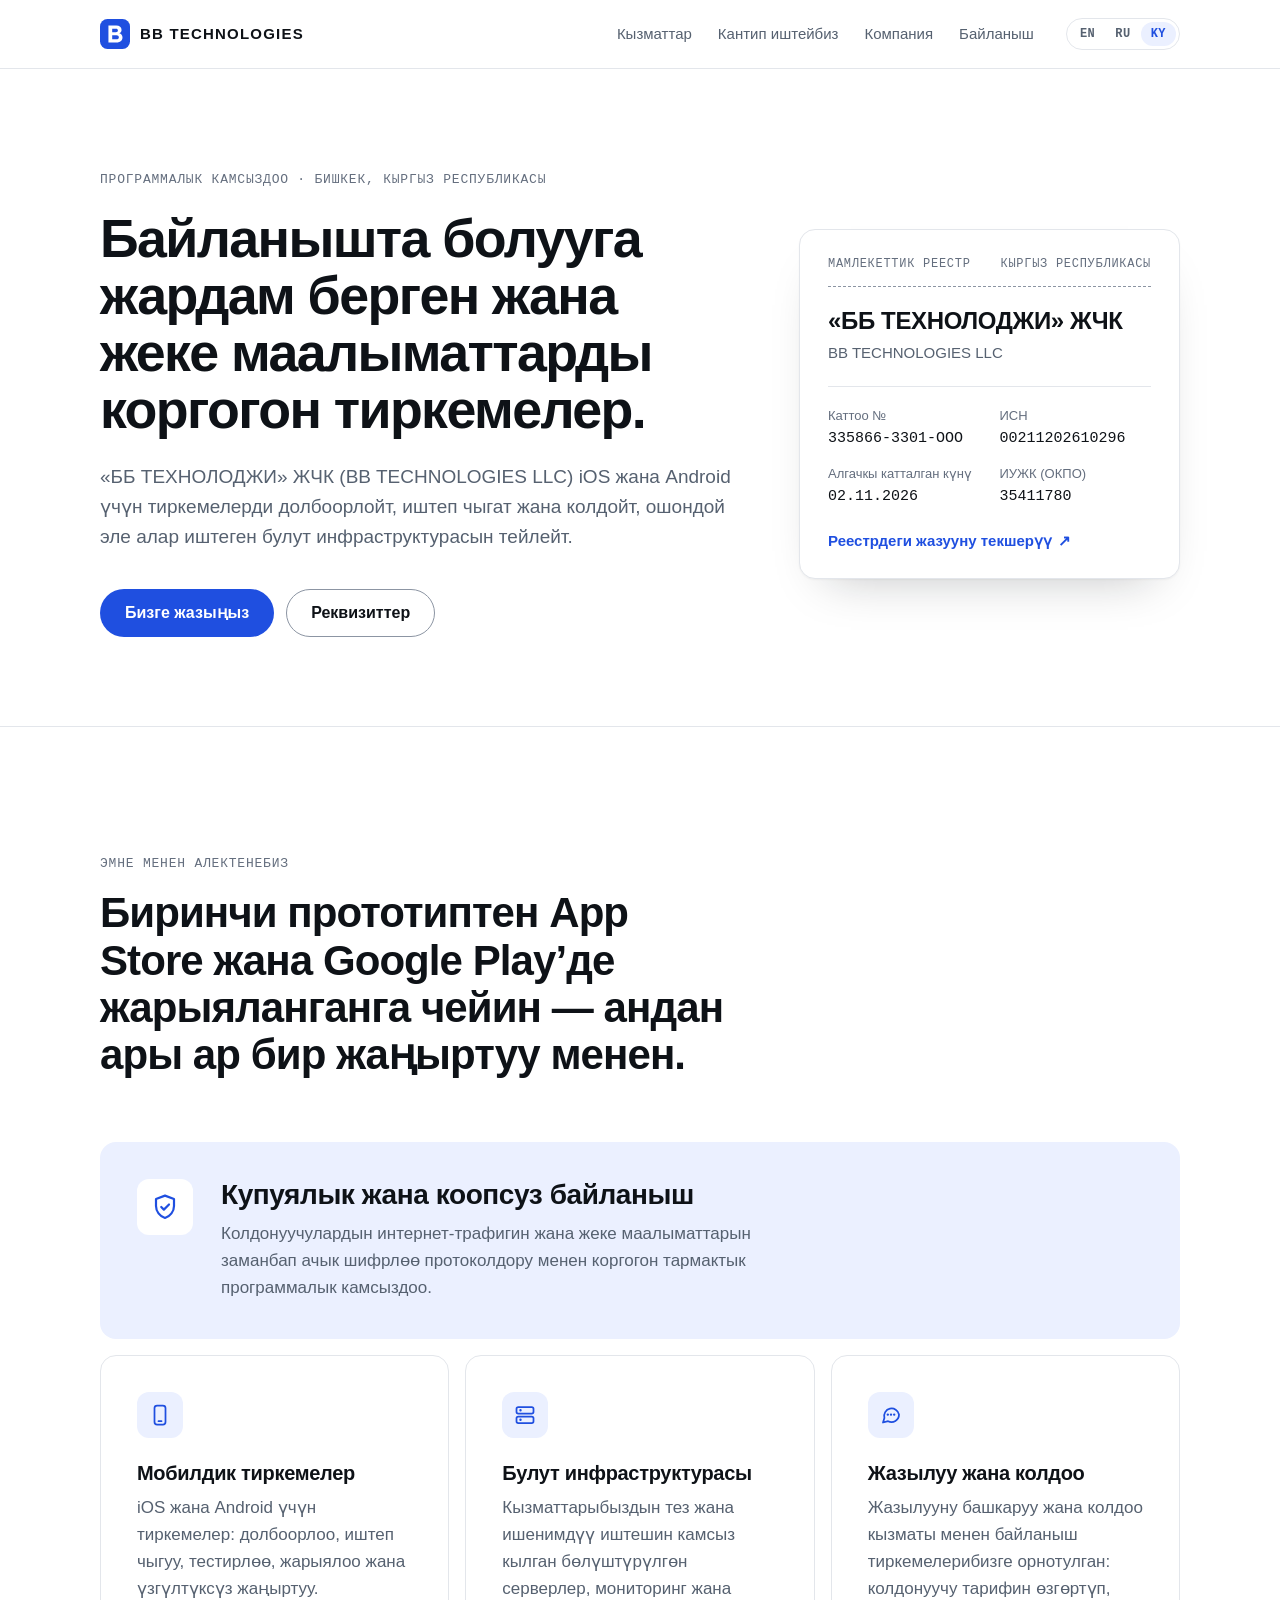
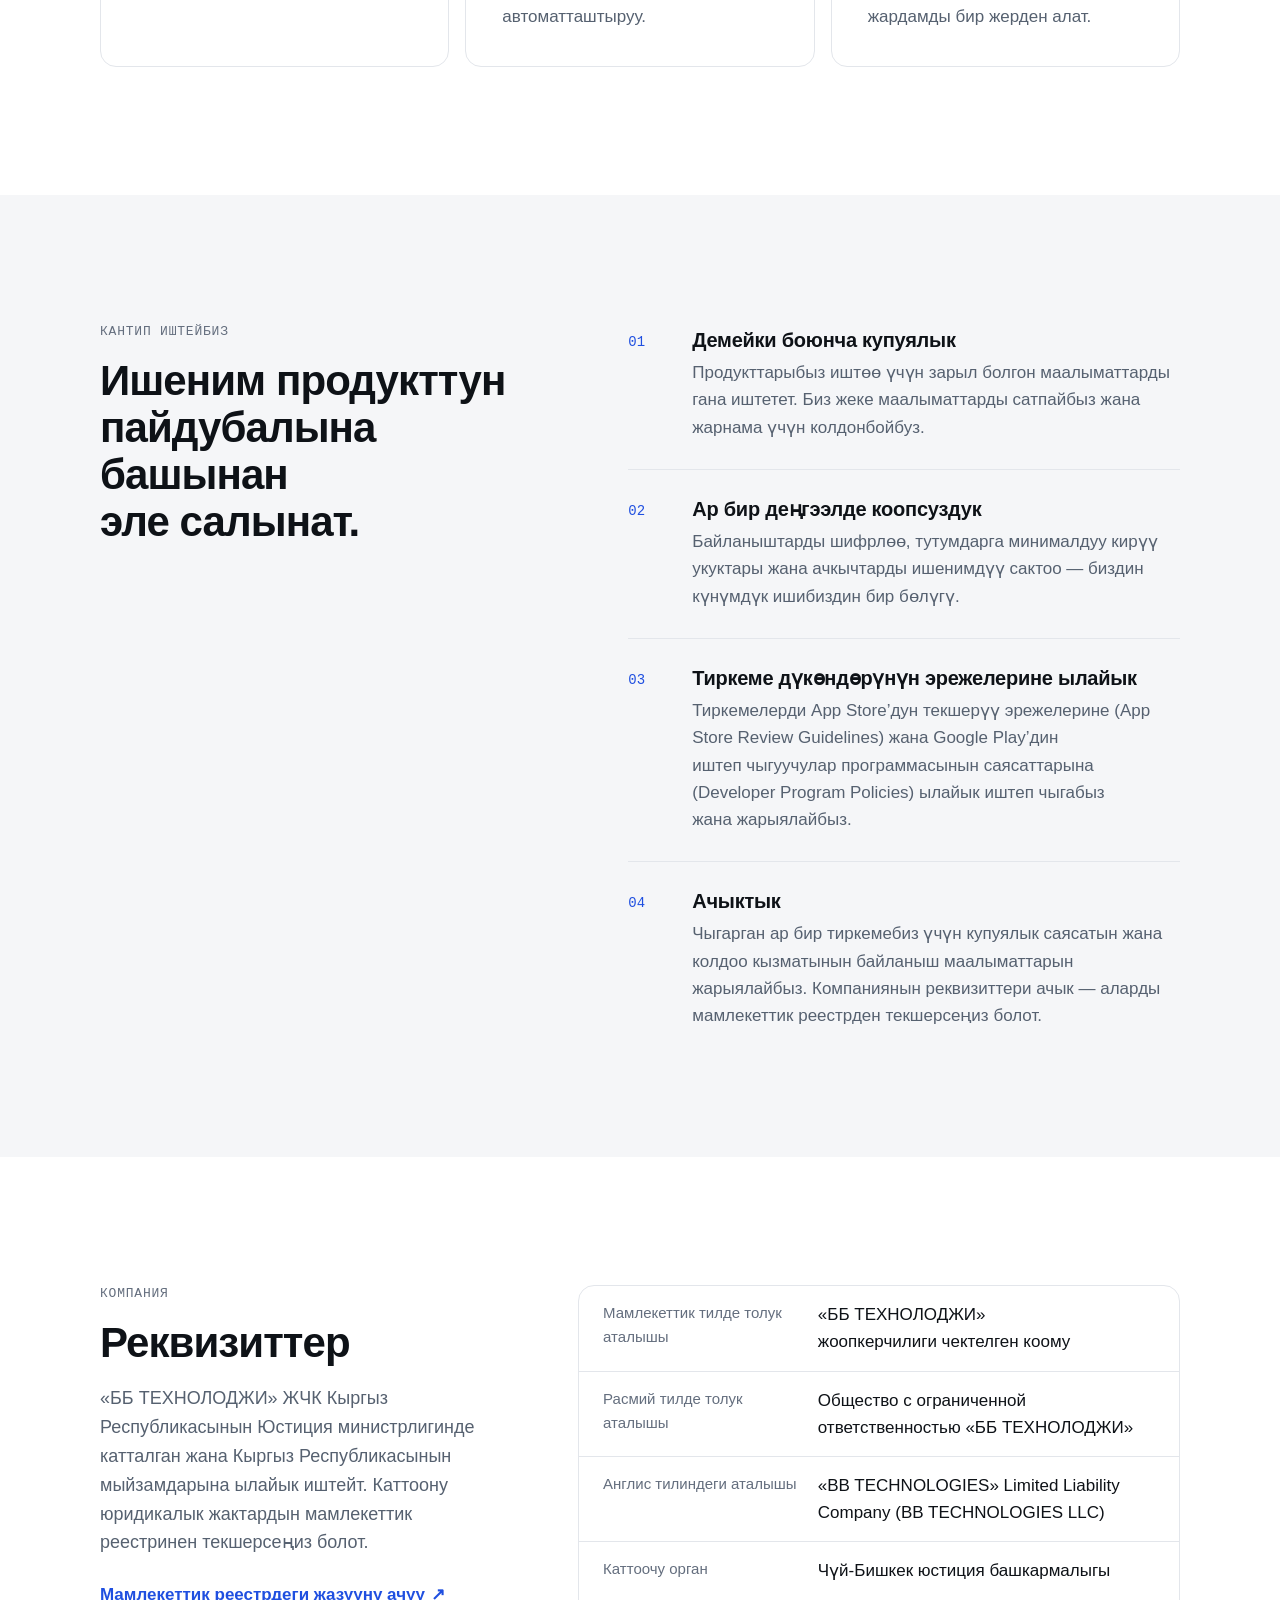
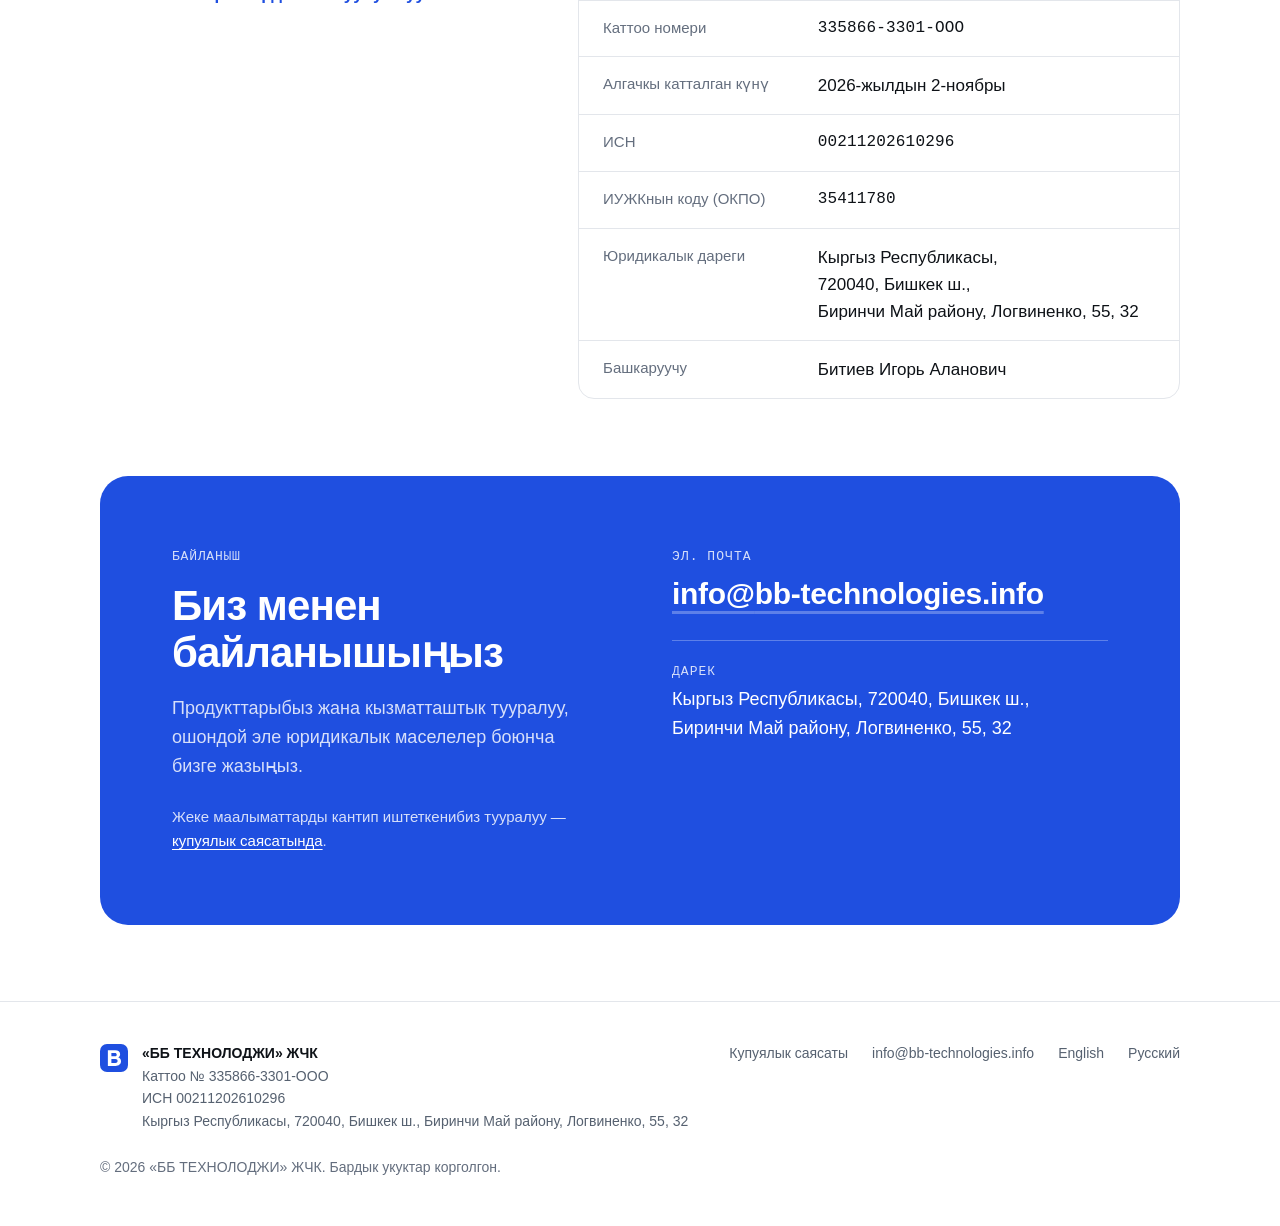
==== commit d0e1d39e: "Update website (2026-11-09) Co-Authored-By: Claude Opus 5.5 <noreply@anthropic.com>" ====
--- a/ky/index.html
+++ b/ky/index.html
@@ -60,9 +60,10 @@
   ],
   "address": {
     "@type": "PostalAddress",
-    "streetAddress": "Logvinenko 55, 32",
+    "streetAddress": "Logvinenko St. 55, Apt. 32",
     "addressLocality": "Bishkek",
-    "addressCountry": "KG"
+    "addressCountry": "KG",
+    "postalCode": "720040"
   },
   "sameAs": [
     "https://record.minjust.gov.kg/view/00211202610296"
@@ -208,7 +209,7 @@
       <div><dt>Алгачкы катталган күнү</dt><dd>2026-жылдын 2-ноябры</dd></div>
       <div><dt>ИСН</dt><dd class="id">00211202610296</dd></div>
       <div><dt>ИУЖКнын коду (ОКПО)</dt><dd class="id">35411780</dd></div>
-      <div><dt>Юридикалык дареги</dt><dd><span class="nw">Кыргыз Республикасы</span>, <span class="nw">Бишкек ш.</span>, <span class="nw">Биринчи Май району</span>, <span class="nw">Логвиненко, 55, 32</span></dd></div>
+      <div><dt>Юридикалык дареги</dt><dd><span class="nw">Кыргыз Республикасы</span>, <span class="nw">720040</span>, <span class="nw">Бишкек ш.</span>, <span class="nw">Биринчи Май району</span>, <span class="nw">Логвиненко, 55, 32</span></dd></div>
       <div><dt>Башкаруучу</dt><dd>Битиев Игорь Аланович</dd></div>
     </dl>
   </div>
@@ -226,7 +227,7 @@
       <ul class="contact-list">
         <li><span class="k">Эл. почта</span><a class="v big" href="mailto:info@bb-technologies.info">info@<wbr>bb-technologies.info</a></li>
         
-        <li><span class="k">Дарек</span><span class="v"><span class="nw">Кыргыз Республикасы</span>, <span class="nw">Бишкек ш.</span>, <span class="nw">Биринчи Май району</span>, <span class="nw">Логвиненко, 55, 32</span></span></li>
+        <li><span class="k">Дарек</span><span class="v"><span class="nw">Кыргыз Республикасы</span>, <span class="nw">720040</span>, <span class="nw">Бишкек ш.</span>, <span class="nw">Биринчи Май району</span>, <span class="nw">Логвиненко, 55, 32</span></span></li>
       </ul>
     </div>
   </div>
@@ -236,7 +237,7 @@
   <div class="container footer-inner">
     <div class="footer-brand">
       <svg class="brand-mark" viewBox="0 0 32 32" aria-hidden="true" focusable="false"><rect class="tile" width="32" height="32" rx="8"/><path class="glyph" fill-rule="evenodd" d="M9 7h8.4c3.4 0 5.6 1.8 5.6 4.6 0 1.7-.9 3-2.4 3.6 2 .6 3.4 2.3 3.4 4.5 0 3.2-2.5 5.3-6.2 5.3H9V7Zm4 3.4V14h4c1.3 0 2.1-.7 2.1-1.8s-.8-1.8-2.1-1.8h-4Zm0 6.8v4.4h4.6c1.6 0 2.5-.8 2.5-2.2s-.9-2.2-2.5-2.2H13Z"/></svg>
-      <p><strong class="nw">«ББ ТЕХНОЛОДЖИ» ЖЧК</strong><br><span class="nw">Каттоо № 335866-3301-ООО</span><br><span class="nw">ИСН 00211202610296</span><br><span class="nw">Кыргыз Республикасы</span>, <span class="nw">Бишкек ш.</span>, <span class="nw">Биринчи Май району</span>, <span class="nw">Логвиненко, 55, 32</span></p>
+      <p><strong class="nw">«ББ ТЕХНОЛОДЖИ» ЖЧК</strong><br><span class="nw">Каттоо № 335866-3301-ООО</span><br><span class="nw">ИСН 00211202610296</span><br><span class="nw">Кыргыз Республикасы</span>, <span class="nw">720040</span>, <span class="nw">Бишкек ш.</span>, <span class="nw">Биринчи Май району</span>, <span class="nw">Логвиненко, 55, 32</span></p>
     </div>
     <nav class="footer-nav" aria-label="Кошумча меню">
       <a href="/ky/privacy/">Купуялык саясаты</a>
